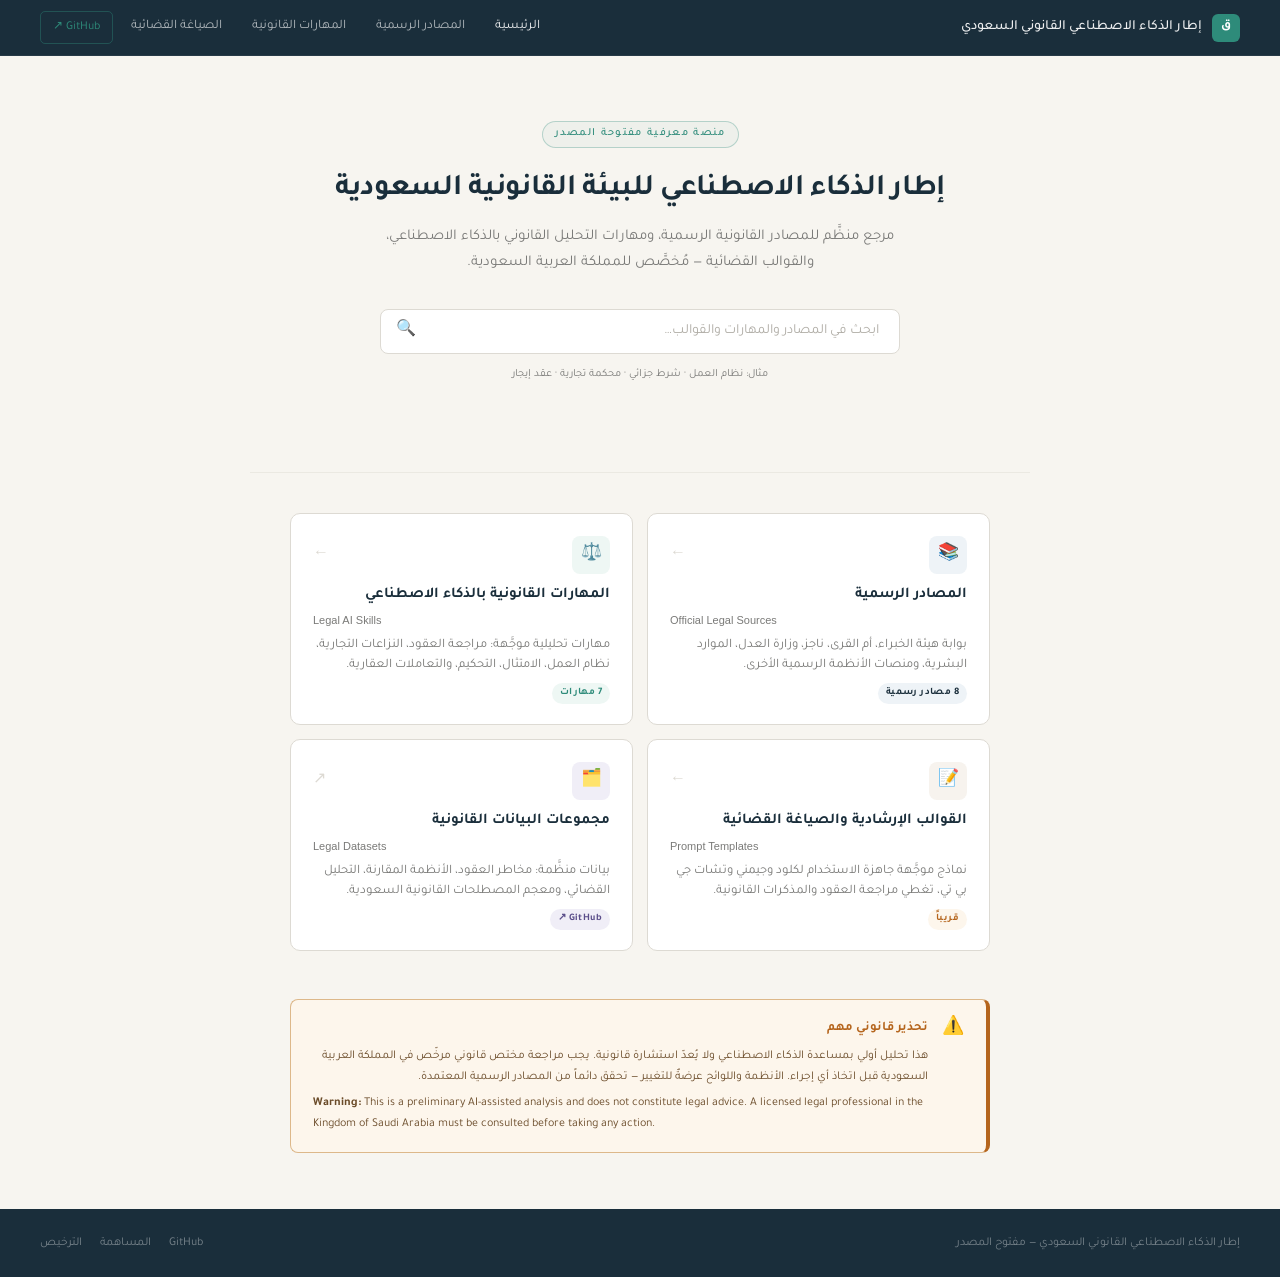
==== docs/index.html @ a987ad7c "feat: add docs/index.html — Arabic-first GitHub Pages homepage" ====
<!DOCTYPE html>
<html lang="ar" dir="rtl">
<head>
  <meta charset="UTF-8" />
  <meta name="viewport" content="width=device-width, initial-scale=1.0" />
  <meta name="description" content="إطار الذكاء الاصطناعي للبيئة القانونية السعودية — مرجع منظَّم للمصادر القانونية الرسمية ومهارات التحليل القانوني." />
  <title>إطار الذكاء الاصطناعي القانوني السعودي</title>
  <link rel="stylesheet" href="styles.css" />
  <script src="search.js" defer></script>
</head>
<body data-page="home">

  <!-- ── Topbar ── -->
  <header class="topbar">
    <div class="topbar-brand">
      <div class="brand-dot" aria-hidden="true">ق</div>
      <span class="brand-name">إطار الذكاء الاصطناعي القانوني السعودي</span>
    </div>
    <nav class="topbar-nav" aria-label="التنقل الرئيسي">
      <a href="index.html"     data-nav="home">الرئيسية</a>
      <a href="sources.html"   data-nav="sources">المصادر الرسمية</a>
      <a href="skills.html"    data-nav="skills">المهارات القانونية</a>
      <a href="templates.html" data-nav="templates">الصياغة القضائية</a>
      <a href="https://github.com/Samix2026/saudi-legal-ai-framework"
         target="_blank" rel="noopener" class="nav-cta">GitHub ↗</a>
    </nav>
  </header>

  <!-- ── Hero ── -->
  <section class="hero">
    <span class="hero-eyebrow">منصة معرفية مفتوحة المصدر</span>
    <h1 class="hero-title">إطار الذكاء الاصطناعي للبيئة القانونية السعودية</h1>
    <p class="hero-subtitle">
      مرجع منظَّم للمصادر القانونية الرسمية، ومهارات التحليل القانوني بالذكاء الاصطناعي،
      والقوالب القضائية — مُخصَّص للمملكة العربية السعودية.
    </p>

    <!-- Search -->
    <div class="search-wrap" id="search-wrap">
      <input
        class="search-input"
        id="search-input"
        type="search"
        placeholder="ابحث في المصادر والمهارات والقوالب…"
        autocomplete="off"
        aria-label="بحث في المنصة"
        aria-expanded="false"
        aria-controls="search-dropdown"
      />
      <span class="search-icon" aria-hidden="true">🔍</span>
      <div class="search-dropdown" id="search-dropdown" role="listbox"
           aria-label="نتائج البحث"></div>
    </div>
    <p class="search-hint">مثال: نظام العمل · شرط جزائي · محكمة تجارية · عقد إيجار</p>
  </section>

  <div class="section-divider" role="separator"></div>

  <!-- ── Navigation cards ── -->
  <section class="cards-section" aria-label="أقسام المنصة">
    <div class="cards-grid">

      <a class="nav-card" href="sources.html">
        <div class="card-header">
          <div class="card-icon" style="background:#eef3f7;" aria-hidden="true">📚</div>
          <span class="card-arrow" aria-hidden="true">←</span>
        </div>
        <div class="card-body">
          <div class="card-title">المصادر الرسمية</div>
          <span class="card-title-en" dir="ltr">Official Legal Sources</span>
          <p class="card-desc">
            بوابة هيئة الخبراء، أم القرى، ناجز، وزارة العدل، الموارد البشرية،
            ومنصات الأنظمة الرسمية الأخرى.
          </p>
          <span class="card-tag" style="background:#eef3f7; color:#1a2e3b;">8 مصادر رسمية</span>
        </div>
      </a>

      <a class="nav-card" href="skills.html">
        <div class="card-header">
          <div class="card-icon" style="background:#eef7f4;" aria-hidden="true">⚖️</div>
          <span class="card-arrow" aria-hidden="true">←</span>
        </div>
        <div class="card-body">
          <div class="card-title">المهارات القانونية بالذكاء الاصطناعي</div>
          <span class="card-title-en" dir="ltr">Legal AI Skills</span>
          <p class="card-desc">
            مهارات تحليلية موجَّهة: مراجعة العقود، النزاعات التجارية،
            نظام العمل، الامتثال، التحكيم، والتعاملات العقارية.
          </p>
          <span class="card-tag" style="background:#eef7f4; color:#2e8b7a;">7 مهارات</span>
        </div>
      </a>

      <a class="nav-card" href="templates.html">
        <div class="card-header">
          <div class="card-icon" style="background:#f7f3ee;" aria-hidden="true">📝</div>
          <span class="card-arrow" aria-hidden="true">←</span>
        </div>
        <div class="card-body">
          <div class="card-title">القوالب الإرشادية والصياغة القضائية</div>
          <span class="card-title-en" dir="ltr">Prompt Templates</span>
          <p class="card-desc">
            نماذج موجَّهة جاهزة الاستخدام لكلود وجيمني وتشات جي بي تي،
            تغطي مراجعة العقود والمذكرات القانونية.
          </p>
          <span class="card-tag" style="background:#fdf6ec; color:#b5651d;">قريباً</span>
        </div>
      </a>

      <a class="nav-card"
         href="https://github.com/Samix2026/saudi-legal-ai-framework/tree/main/datasets"
         target="_blank" rel="noopener">
        <div class="card-header">
          <div class="card-icon" style="background:#f0eef7;" aria-hidden="true">🗂️</div>
          <span class="card-arrow" aria-hidden="true">↗</span>
        </div>
        <div class="card-body">
          <div class="card-title">مجموعات البيانات القانونية</div>
          <span class="card-title-en" dir="ltr">Legal Datasets</span>
          <p class="card-desc">
            بيانات منظَّمة: مخاطر العقود، الأنظمة المقارنة،
            التحليل القضائي، ومعجم المصطلحات القانونية السعودية.
          </p>
          <span class="card-tag" style="background:#f0eef7; color:#5b4e8a;">GitHub ↗</span>
        </div>
      </a>

    </div>
  </section>

  <!-- ── Disclaimer ── -->
  <section class="disclaimer-section" aria-label="تحذير قانوني">
    <div class="disclaimer-box" role="note">
      <span class="disc-icon" aria-hidden="true">⚠️</span>
      <div>
        <div class="disc-title">تحذير قانوني مهم</div>
        <p class="disc-body-ar">
          هذا تحليل أولي بمساعدة الذكاء الاصطناعي ولا يُعدّ استشارة قانونية.
          يجب مراجعة مختص قانوني مرخّص في المملكة العربية السعودية قبل اتخاذ أي إجراء.
          الأنظمة واللوائح عرضةٌ للتغيير — تحقق دائماً من المصادر الرسمية المعتمدة.
        </p>
        <p class="disc-body-en" dir="ltr">
          <strong>Warning:</strong> This is a preliminary AI-assisted analysis and does not
          constitute legal advice. A licensed legal professional in the Kingdom of Saudi Arabia
          must be consulted before taking any action.
        </p>
      </div>
    </div>
  </section>

  <!-- ── Footer ── -->
  <footer class="footer">
    <span class="footer-text">إطار الذكاء الاصطناعي القانوني السعودي — مفتوح المصدر</span>
    <nav class="footer-links" aria-label="روابط ثانوية">
      <a href="https://github.com/Samix2026/saudi-legal-ai-framework"
         target="_blank" rel="noopener">GitHub</a>
      <a href="https://github.com/Samix2026/saudi-legal-ai-framework/blob/main/CONTRIBUTING.md"
         target="_blank" rel="noopener">المساهمة</a>
      <a href="https://github.com/Samix2026/saudi-legal-ai-framework/blob/main/LICENSE"
         target="_blank" rel="noopener">الترخيص</a>
    </nav>
  </footer>

</body>
</html>
---- docs/styles.css ----
@import url('https://fonts.googleapis.com/css2?family=Tajawal:wght@300;400;500;700&display=swap');

/* ── CSS Custom Properties ──────────────────────────────── */
:root {
  --navy:          #1a2e3b;
  --navy-mid:      #2c4a5a;
  --cream:         #f7f5f0;
  --cream-dark:    #eceae3;
  --border:        #dddad3;
  --border-light:  #ebe9e2;
  --text:          #1a1a1a;
  --text-mid:      #3a3a3a;
  --text-muted:    #7a7a78;
  --teal:          #2e8b7a;
  --amber:         #b5651d;
  --amber-bg:      #fdf6ec;
  --amber-border:  #ddb88a;
  --white:         #ffffff;
  --max-width:     780px;
  --page-padding:  40px;
}

/* ── Reset + RTL defaults ───────────────────────────────── */
*, *::before, *::after {
  box-sizing: border-box;
  margin: 0;
  padding: 0;
}

html, body {
  font-family: 'Tajawal', 'Segoe UI', Tahoma, Arial, sans-serif;
  background: var(--cream);
  color: var(--text);
  font-size: 16px;
  line-height: 1.7;
  text-align: right;
}

a { color: inherit; text-decoration: none; }

/* ── Topbar ─────────────────────────────────────────────── */
.topbar {
  background: var(--navy);
  padding: 0 var(--page-padding);
  display: flex;
  align-items: center;
  justify-content: space-between;
  height: 56px;
  border-bottom: 1px solid rgba(255, 255, 255, .06);
}

.topbar-brand {
  display: flex;
  align-items: center;
  gap: 10px;
  color: #fff;
}

.brand-dot {
  width: 28px;
  height: 28px;
  border-radius: 6px;
  background: var(--teal);
  display: flex;
  align-items: center;
  justify-content: center;
  font-size: 13px;
  font-weight: 700;
  color: #fff;
  flex-shrink: 0;
}

.brand-name {
  font-size: 14px;
  font-weight: 500;
  color: rgba(255, 255, 255, .92);
  letter-spacing: .01em;
}

.topbar-nav {
  display: flex;
  gap: 6px;
  align-items: center;
}

.topbar-nav a {
  color: rgba(255, 255, 255, .65);
  font-size: 13px;
  padding: 5px 12px;
  border-radius: 5px;
  transition: color .15s, background .15s;
}

.topbar-nav a:hover {
  color: #fff;
  background: rgba(255, 255, 255, .08);
}

/* Active nav state — controlled by data-page on <body> and data-nav on <a> */
body[data-page="home"]      [data-nav="home"],
body[data-page="sources"]   [data-nav="sources"],
body[data-page="skills"]    [data-nav="skills"],
body[data-page="templates"] [data-nav="templates"] {
  color: rgba(255, 255, 255, .92);
}

.nav-cta {
  color: var(--teal) !important;
  border: 1px solid rgba(46, 139, 122, .4);
  font-size: 12px !important;
}

.nav-cta:hover {
  background: rgba(46, 139, 122, .12) !important;
  color: var(--teal) !important;
}

/* ── Hero ───────────────────────────────────────────────── */
.hero {
  padding: 64px var(--page-padding) 52px;
  max-width: var(--max-width);
  margin: 0 auto;
  text-align: center;
}

.hero-eyebrow {
  display: inline-block;
  font-size: 11px;
  font-weight: 500;
  letter-spacing: .12em;
  text-transform: uppercase;
  color: var(--teal);
  border: 1px solid rgba(46, 139, 122, .3);
  padding: 3px 12px;
  border-radius: 20px;
  margin-bottom: 22px;
  background: rgba(46, 139, 122, .04);
}

.hero-title {
  font-size: 30px;
  font-weight: 700;
  color: var(--navy);
  line-height: 1.35;
  margin-bottom: 14px;
  letter-spacing: -.01em;
}

.hero-subtitle {
  font-size: 15px;
  color: var(--text-muted);
  font-weight: 400;
  max-width: 560px;
  margin: 0 auto 32px;
  line-height: 1.75;
}

/* ── Search ─────────────────────────────────────────────── */
.search-wrap {
  max-width: 520px;
  margin: 0 auto 12px;
  position: relative;
}

.search-input {
  width: 100%;
  padding: 13px 20px 13px 52px;
  border: 1.5px solid var(--border);
  border-radius: 8px;
  background: var(--white);
  font-family: inherit;
  font-size: 14px;
  color: var(--text);
  outline: none;
  transition: border-color .2s, box-shadow .2s;
  direction: rtl;
  text-align: right;
}

.search-input:focus {
  border-color: var(--navy-mid);
  box-shadow: 0 0 0 3px rgba(44, 74, 90, .08);
}

.search-input::placeholder { color: #b0ada6; }

.search-icon {
  position: absolute;
  left: 16px;
  top: 50%;
  transform: translateY(-50%);
  color: #9a9890;
  font-size: 16px;
  pointer-events: none;
  line-height: 1;
}

.search-hint {
  font-size: 11px;
  color: var(--text-muted);
  margin-top: 7px;
  text-align: center;
  margin-bottom: 36px;
}

/* ── Search dropdown ────────────────────────────────────── */
.search-dropdown {
  position: absolute;
  top: calc(100% + 4px);
  right: 0;
  left: 0;
  background: var(--white);
  border: 1px solid var(--border);
  border-radius: 8px;
  box-shadow: 0 4px 16px rgba(26, 46, 59, .10);
  z-index: 100;
  overflow: hidden;
  display: none;
}

.search-dropdown.visible { display: block; }

.search-result {
  display: flex;
  align-items: center;
  gap: 10px;
  padding: 10px 16px;
  cursor: pointer;
  transition: background .1s;
  border-bottom: 1px solid var(--border-light);
  text-align: right;
}

.search-result:last-child { border-bottom: none; }
.search-result:hover { background: var(--cream); }

.result-type {
  font-size: 9px;
  font-weight: 700;
  padding: 2px 7px;
  border-radius: 20px;
  letter-spacing: .06em;
  white-space: nowrap;
  flex-shrink: 0;
}

.result-type-skill   { background: #eef7f4; color: var(--teal); }
.result-type-source  { background: #eef3f7; color: var(--navy); }
.result-type-prompt  { background: #fdf6ec; color: var(--amber); }

.result-text { flex: 1; min-width: 0; }

.result-title-ar {
  font-size: 13px;
  font-weight: 500;
  color: var(--text);
  white-space: nowrap;
  overflow: hidden;
  text-overflow: ellipsis;
  display: block;
}

.result-title-en {
  font-size: 11px;
  color: var(--text-muted);
  font-family: 'Segoe UI', sans-serif;
  direction: ltr;
  display: block;
  white-space: nowrap;
  overflow: hidden;
  text-overflow: ellipsis;
}

.search-no-result {
  padding: 14px 16px;
  font-size: 13px;
  color: var(--text-muted);
  text-align: center;
}

.search-no-result a { color: var(--teal); text-decoration: underline; }

/* ── Section divider ────────────────────────────────────── */
.section-divider {
  max-width: var(--max-width);
  margin: 0 auto;
  padding: 0 var(--page-padding);
  border-bottom: 1px solid var(--border-light);
}

/* ── Nav cards ──────────────────────────────────────────── */
.cards-section {
  max-width: var(--max-width);
  margin: 0 auto;
  padding: 40px var(--page-padding) 48px;
}

.cards-grid {
  display: grid;
  grid-template-columns: 1fr 1fr;
  gap: 14px;
}

.nav-card {
  background: var(--white);
  border: 1px solid var(--border);
  border-radius: 10px;
  padding: 22px 22px 18px;
  display: flex;
  flex-direction: column;
  gap: 8px;
  transition: border-color .2s, box-shadow .2s, transform .15s;
}

.nav-card:hover {
  border-color: var(--navy-mid);
  box-shadow: 0 4px 16px rgba(26, 46, 59, .08);
  transform: translateY(-1px);
}

.card-header {
  display: flex;
  align-items: flex-start;
  justify-content: space-between;
  gap: 10px;
}

.card-icon {
  width: 38px;
  height: 38px;
  border-radius: 8px;
  display: flex;
  align-items: center;
  justify-content: center;
  font-size: 17px;
  flex-shrink: 0;
}

.card-arrow {
  font-size: 16px;
  color: var(--border);
  margin-top: 2px;
  transition: color .15s;
  font-family: 'Segoe UI', sans-serif;
}

.nav-card:hover .card-arrow { color: var(--navy-mid); }

.card-title {
  font-size: 15px;
  font-weight: 700;
  color: var(--navy);
  margin-bottom: 3px;
}

.card-title-en {
  font-size: 11px;
  font-weight: 400;
  color: var(--text-muted);
  display: block;
  margin-bottom: 6px;
  font-family: 'Segoe UI', sans-serif;
  direction: ltr;
  text-align: left;
}

.card-desc {
  font-size: 13px;
  color: var(--text-muted);
  line-height: 1.6;
}

.card-tag {
  display: inline-block;
  margin-top: 6px;
  font-size: 10px;
  font-weight: 600;
  padding: 2px 8px;
  border-radius: 20px;
  letter-spacing: .04em;
}

/* ── Disclaimer ─────────────────────────────────────────── */
.disclaimer-section {
  max-width: var(--max-width);
  margin: 0 auto;
  padding: 0 var(--page-padding) 56px;
}

.disclaimer-box {
  background: var(--amber-bg);
  border: 1px solid var(--amber-border);
  border-inline-start: 4px solid var(--amber);
  border-radius: 8px;
  padding: 18px 22px;
  display: flex;
  gap: 14px;
  align-items: flex-start;
}

.disc-icon {
  font-size: 18px;
  flex-shrink: 0;
  margin-top: 1px;
  line-height: 1;
}

.disc-title {
  font-size: 13px;
  font-weight: 700;
  color: var(--amber);
  margin-bottom: 6px;
}

.disc-body-ar {
  font-size: 12px;
  color: #6b4c2a;
  line-height: 1.7;
  margin-bottom: 6px;
}

.disc-body-en {
  font-size: 12px;
  color: #6b4c2a;
  line-height: 1.7;
  direction: ltr;
  text-align: left;
}

/* ── Footer ─────────────────────────────────────────────── */
.footer {
  background: var(--navy);
  padding: 24px var(--page-padding);
  display: flex;
  justify-content: space-between;
  align-items: center;
}

.footer-text {
  font-size: 12px;
  color: rgba(255, 255, 255, .4);
}

.footer-links {
  display: flex;
  gap: 18px;
}

.footer-links a {
  font-size: 12px;
  color: rgba(255, 255, 255, .4);
  transition: color .15s;
}

.footer-links a:hover { color: rgba(255, 255, 255, .7); }

/* ── Mobile ─────────────────────────────────────────────── */
@media (max-width: 768px) {
  .cards-grid { grid-template-columns: 1fr; }
  .hero { padding: 40px var(--page-padding) 36px; }
}

@media (max-width: 600px) {
  :root { --page-padding: 20px; }

  /* Hide all nav links except the GitHub CTA on mobile */
  .topbar-nav a:not(.nav-cta) { display: none; }

  .hero-title    { font-size: 22px; }
  .hero-subtitle { font-size: 14px; }
  .cards-section { padding-top: 28px; }
  .nav-card      { padding: 16px; }
  .card-title    { font-size: 14px; }

  .disclaimer-box { flex-direction: column; gap: 8px; }

  .footer        { flex-direction: column; gap: 12px; text-align: center; }
  .footer-links  { justify-content: center; }
}
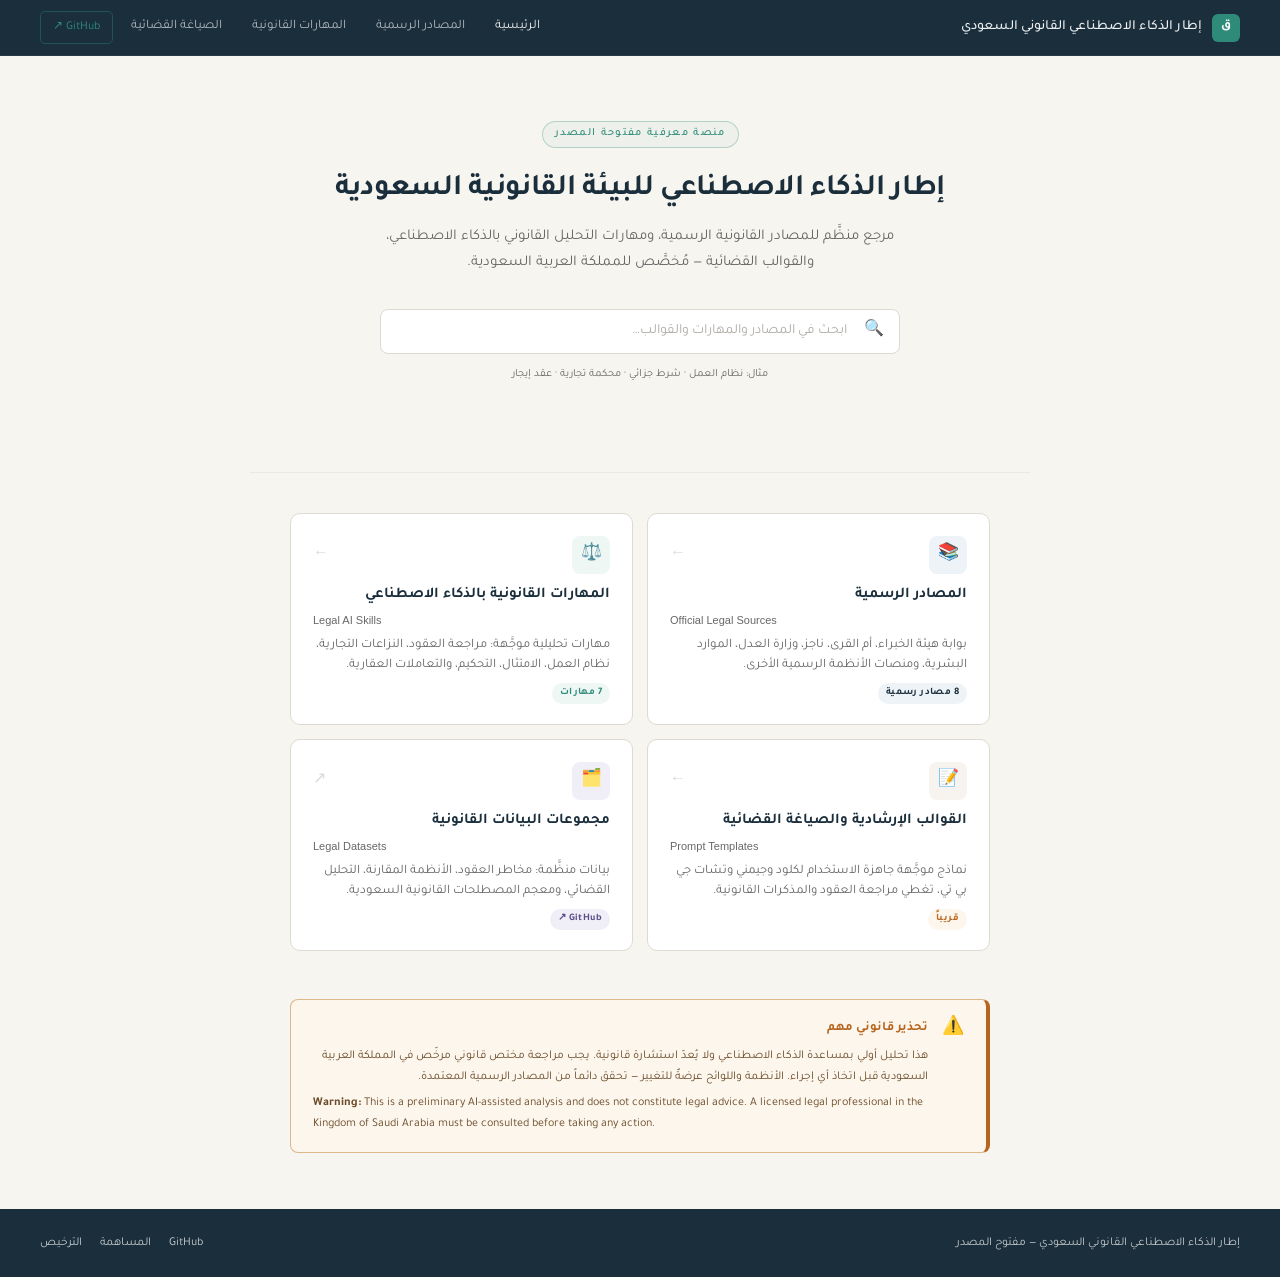
==== commit 4629844e: "fix: accessibility and standards cleanup pass (C1–C5, R3–R5, R8, P5) - C1: RTL search icon — move to" ====
--- a/docs/index.html
+++ b/docs/index.html
@@ -4,11 +4,18 @@
   <meta charset="UTF-8" />
   <meta name="viewport" content="width=device-width, initial-scale=1.0" />
   <meta name="description" content="إطار الذكاء الاصطناعي للبيئة القانونية السعودية — مرجع منظَّم للمصادر القانونية الرسمية ومهارات التحليل القانوني." />
+  <meta name="theme-color" content="#1a2e3b" />
   <title>إطار الذكاء الاصطناعي القانوني السعودي</title>
+  <link rel="preconnect" href="https://fonts.googleapis.com" />
+  <link rel="preconnect" href="https://fonts.gstatic.com" crossorigin />
+  <link href="https://fonts.googleapis.com/css2?family=Tajawal:wght@300;400;500;700&display=swap"
+        rel="stylesheet" />
   <link rel="stylesheet" href="styles.css" />
   <script src="search.js" defer></script>
 </head>
 <body data-page="home">
+
+  <a href="#main-content" class="skip-link">تخطّ إلى المحتوى الرئيسي</a>
 
   <!-- ── Topbar ── -->
   <header class="topbar">
@@ -22,9 +29,11 @@
       <a href="skills.html"    data-nav="skills">المهارات القانونية</a>
       <a href="templates.html" data-nav="templates">الصياغة القضائية</a>
       <a href="https://github.com/Samix2026/saudi-legal-ai-framework"
-         target="_blank" rel="noopener" class="nav-cta">GitHub ↗</a>
+         target="_blank" rel="noopener noreferrer" class="nav-cta">GitHub ↗</a>
     </nav>
   </header>
+
+  <main id="main-content">
 
   <!-- ── Hero ── -->
   <section class="hero">
@@ -54,7 +63,7 @@
     <p class="search-hint">مثال: نظام العمل · شرط جزائي · محكمة تجارية · عقد إيجار</p>
   </section>
 
-  <div class="section-divider" role="separator"></div>
+  <hr class="section-divider" />
 
   <!-- ── Navigation cards ── -->
   <section class="cards-section" aria-label="أقسام المنصة">
@@ -66,7 +75,7 @@
           <span class="card-arrow" aria-hidden="true">←</span>
         </div>
         <div class="card-body">
-          <div class="card-title">المصادر الرسمية</div>
+          <h2 class="card-title">المصادر الرسمية</h2>
           <span class="card-title-en" dir="ltr">Official Legal Sources</span>
           <p class="card-desc">
             بوابة هيئة الخبراء، أم القرى، ناجز، وزارة العدل، الموارد البشرية،
@@ -82,7 +91,7 @@
           <span class="card-arrow" aria-hidden="true">←</span>
         </div>
         <div class="card-body">
-          <div class="card-title">المهارات القانونية بالذكاء الاصطناعي</div>
+          <h2 class="card-title">المهارات القانونية بالذكاء الاصطناعي</h2>
           <span class="card-title-en" dir="ltr">Legal AI Skills</span>
           <p class="card-desc">
             مهارات تحليلية موجَّهة: مراجعة العقود، النزاعات التجارية،
@@ -98,7 +107,7 @@
           <span class="card-arrow" aria-hidden="true">←</span>
         </div>
         <div class="card-body">
-          <div class="card-title">القوالب الإرشادية والصياغة القضائية</div>
+          <h2 class="card-title">القوالب الإرشادية والصياغة القضائية</h2>
           <span class="card-title-en" dir="ltr">Prompt Templates</span>
           <p class="card-desc">
             نماذج موجَّهة جاهزة الاستخدام لكلود وجيمني وتشات جي بي تي،
@@ -110,13 +119,13 @@
 
       <a class="nav-card"
          href="https://github.com/Samix2026/saudi-legal-ai-framework/tree/main/datasets"
-         target="_blank" rel="noopener">
+         target="_blank" rel="noopener noreferrer">
         <div class="card-header">
           <div class="card-icon" style="background:#f0eef7;" aria-hidden="true">🗂️</div>
           <span class="card-arrow" aria-hidden="true">↗</span>
         </div>
         <div class="card-body">
-          <div class="card-title">مجموعات البيانات القانونية</div>
+          <h2 class="card-title">مجموعات البيانات القانونية</h2>
           <span class="card-title-en" dir="ltr">Legal Datasets</span>
           <p class="card-desc">
             بيانات منظَّمة: مخاطر العقود، الأنظمة المقارنة،
@@ -149,16 +158,18 @@
     </div>
   </section>
 
+  </main>
+
   <!-- ── Footer ── -->
   <footer class="footer">
     <span class="footer-text">إطار الذكاء الاصطناعي القانوني السعودي — مفتوح المصدر</span>
     <nav class="footer-links" aria-label="روابط ثانوية">
       <a href="https://github.com/Samix2026/saudi-legal-ai-framework"
-         target="_blank" rel="noopener">GitHub</a>
+         target="_blank" rel="noopener noreferrer">GitHub</a>
       <a href="https://github.com/Samix2026/saudi-legal-ai-framework/blob/main/CONTRIBUTING.md"
-         target="_blank" rel="noopener">المساهمة</a>
+         target="_blank" rel="noopener noreferrer">المساهمة</a>
       <a href="https://github.com/Samix2026/saudi-legal-ai-framework/blob/main/LICENSE"
-         target="_blank" rel="noopener">الترخيص</a>
+         target="_blank" rel="noopener noreferrer">الترخيص</a>
     </nav>
   </footer>
 
--- a/docs/styles.css
+++ b/docs/styles.css
@@ -1,5 +1,3 @@
-@import url('https://fonts.googleapis.com/css2?family=Tajawal:wght@300;400;500;700&display=swap');
-
 /* ── CSS Custom Properties ──────────────────────────────── */
 :root {
   --navy:          #1a2e3b;
@@ -10,7 +8,7 @@
   --border-light:  #ebe9e2;
   --text:          #1a1a1a;
   --text-mid:      #3a3a3a;
-  --text-muted:    #7a7a78;
+  --text-muted:    #696766;
   --teal:          #2e8b7a;
   --amber:         #b5651d;
   --amber-bg:      #fdf6ec;
@@ -27,6 +25,12 @@
   padding: 0;
 }
 
+h1, h2, h3, h4, h5, h6 {
+  font-size: inherit;
+  font-weight: inherit;
+  margin: 0;
+}
+
 html, body {
   font-family: 'Tajawal', 'Segoe UI', Tahoma, Arial, sans-serif;
   background: var(--cream);
@@ -37,6 +41,37 @@
 }
 
 a { color: inherit; text-decoration: none; }
+
+/* ── Skip link (keyboard a11y) ──────────────────────────── */
+.skip-link {
+  position: absolute;
+  inset-inline-start: -9999px;
+  inset-block-start: 8px;
+  background: var(--navy);
+  color: #fff;
+  padding: 8px 16px;
+  border-radius: 4px;
+  font-size: 14px;
+  font-weight: 500;
+  z-index: 200;
+  text-decoration: none;
+}
+
+.skip-link:focus {
+  inset-inline-start: 8px;
+}
+
+/* ── Focus styles ───────────────────────────────────────── */
+:focus-visible {
+  outline: 2px solid var(--teal);
+  outline-offset: 2px;
+  border-radius: 3px;
+}
+
+/* Search input has its own box-shadow focus style */
+.search-input:focus-visible {
+  outline: none;
+}
 
 /* ── Topbar ─────────────────────────────────────────────── */
 .topbar {
@@ -164,7 +199,7 @@
 
 .search-input {
   width: 100%;
-  padding: 13px 20px 13px 52px;
+  padding: 13px 52px 13px 20px;
   border: 1.5px solid var(--border);
   border-radius: 8px;
   background: var(--white);
@@ -186,7 +221,7 @@
 
 .search-icon {
   position: absolute;
-  left: 16px;
+  inset-inline-start: 16px;
   top: 50%;
   transform: translateY(-50%);
   color: #9a9890;
@@ -285,6 +320,7 @@
   max-width: var(--max-width);
   margin: 0 auto;
   padding: 0 var(--page-padding);
+  border: none;
   border-bottom: 1px solid var(--border-light);
 }
 
@@ -438,7 +474,7 @@
 
 .footer-text {
   font-size: 12px;
-  color: rgba(255, 255, 255, .4);
+  color: rgba(255, 255, 255, .75);
 }
 
 .footer-links {
@@ -448,11 +484,11 @@
 
 .footer-links a {
   font-size: 12px;
-  color: rgba(255, 255, 255, .4);
+  color: rgba(255, 255, 255, .75);
   transition: color .15s;
 }
 
-.footer-links a:hover { color: rgba(255, 255, 255, .7); }
+.footer-links a:hover { color: #fff; }
 
 /* ── Mobile ─────────────────────────────────────────────── */
 @media (max-width: 768px) {
@@ -477,3 +513,8 @@
   .footer        { flex-direction: column; gap: 12px; text-align: center; }
   .footer-links  { justify-content: center; }
 }
+
+/* ── Reduced motion ─────────────────────────────────────── */
+@media (prefers-reduced-motion: reduce) {
+  .nav-card { transition: none; }
+}
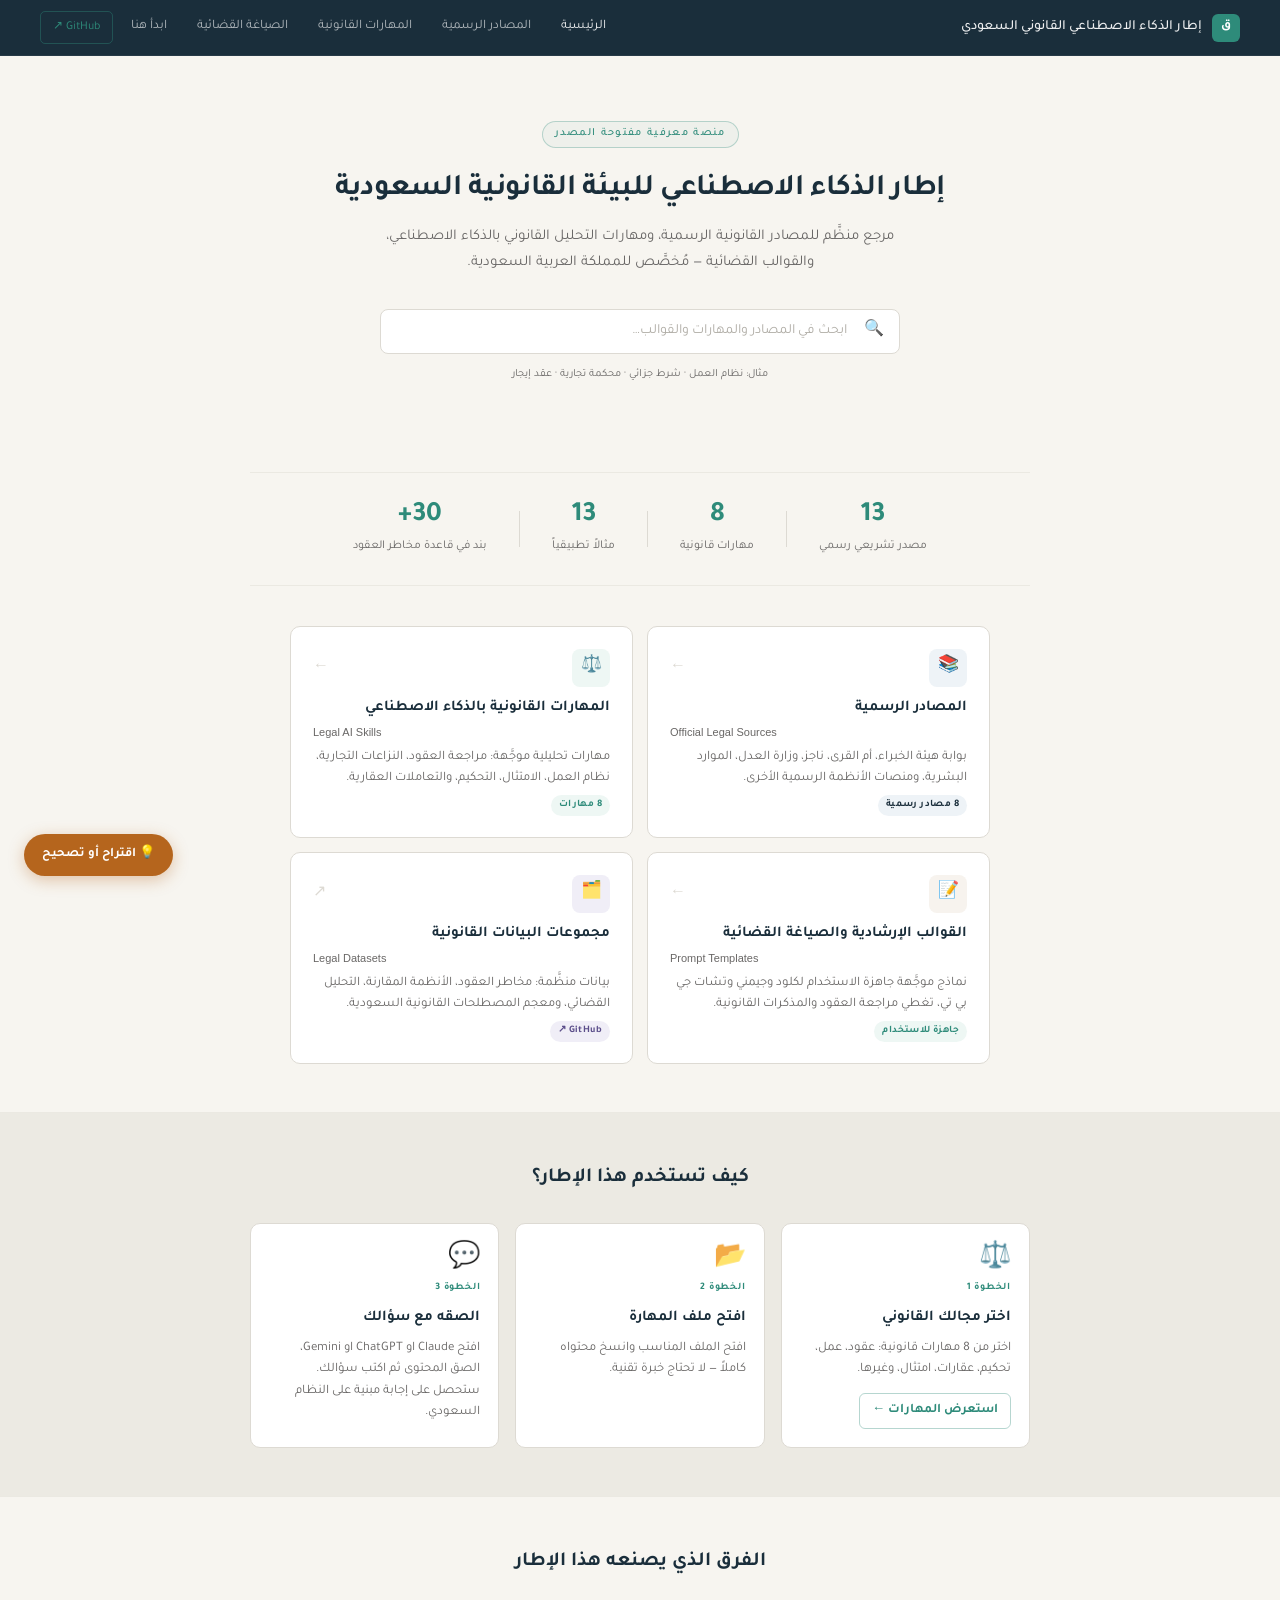
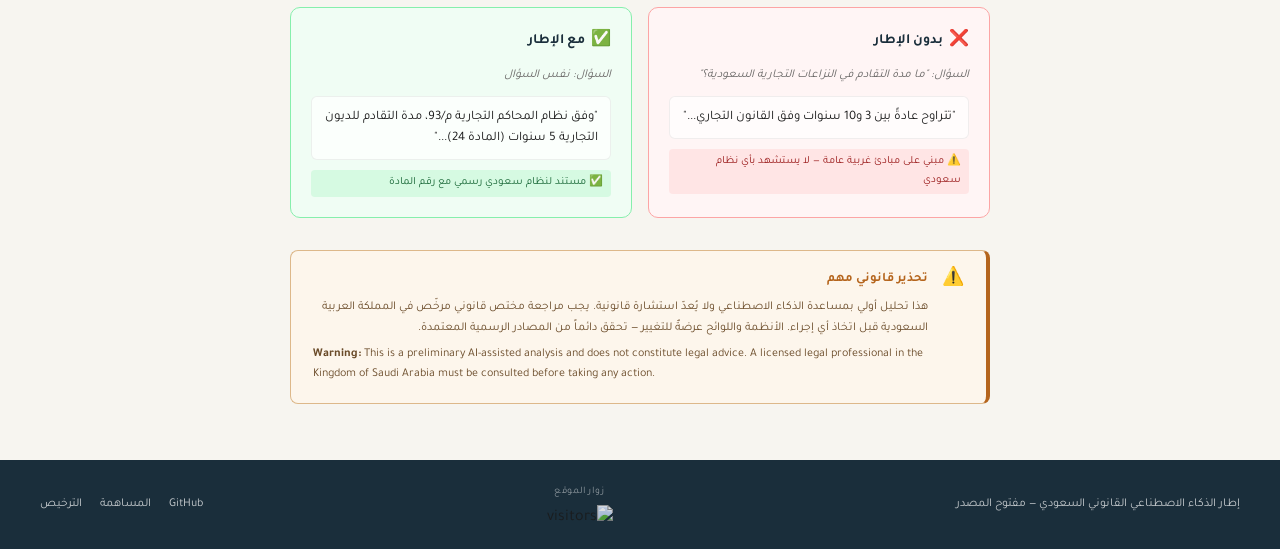
==== commit fd998128: "feat: how-to guide, stats bar, before/after, suggestion button, start page, visitor counter * feat: " ====
--- a/docs/index.html
+++ b/docs/index.html
@@ -28,6 +28,7 @@
       <a href="sources.html"   data-nav="sources">المصادر الرسمية</a>
       <a href="skills.html"    data-nav="skills">المهارات القانونية</a>
       <a href="templates.html" data-nav="templates">الصياغة القضائية</a>
+      <a href="start.html"     data-nav="start">ابدأ هنا</a>
       <a href="https://github.com/Samix2026/saudi-legal-ai-framework"
          target="_blank" rel="noopener noreferrer" class="nav-cta">GitHub ↗</a>
     </nav>
@@ -65,11 +66,36 @@
 
   <hr class="section-divider" />
 
+  <!-- ── Stats bar ── -->
+  <section class="stats-bar" aria-label="إحصائيات المنصة">
+    <div class="stat-item">
+      <span class="stat-number">13</span>
+      <span class="stat-label">مصدر تشريعي رسمي</span>
+    </div>
+    <div class="stat-divider" aria-hidden="true"></div>
+    <div class="stat-item">
+      <span class="stat-number">8</span>
+      <span class="stat-label">مهارات قانونية</span>
+    </div>
+    <div class="stat-divider" aria-hidden="true"></div>
+    <div class="stat-item">
+      <span class="stat-number">13</span>
+      <span class="stat-label">مثالاً تطبيقياً</span>
+    </div>
+    <div class="stat-divider" aria-hidden="true"></div>
+    <div class="stat-item">
+      <span class="stat-number">30+</span>
+      <span class="stat-label">بند في قاعدة مخاطر العقود</span>
+    </div>
+  </section>
+
+  <hr class="section-divider" />
+
   <!-- ── Navigation cards ── -->
   <section class="cards-section" aria-label="أقسام المنصة">
     <div class="cards-grid">
 
-      <a class="nav-card" href="sources.html">
+      <a class="nav-card" href="sources.html" id="sources">
         <div class="card-header">
           <div class="card-icon" style="background:#eef3f7;" aria-hidden="true">📚</div>
           <span class="card-arrow" aria-hidden="true">←</span>
@@ -85,7 +111,7 @@
         </div>
       </a>
 
-      <a class="nav-card" href="skills.html">
+      <a class="nav-card" href="skills.html" id="skills">
         <div class="card-header">
           <div class="card-icon" style="background:#eef7f4;" aria-hidden="true">⚖️</div>
           <span class="card-arrow" aria-hidden="true">←</span>
@@ -97,11 +123,11 @@
             مهارات تحليلية موجَّهة: مراجعة العقود، النزاعات التجارية،
             نظام العمل، الامتثال، التحكيم، والتعاملات العقارية.
           </p>
-          <span class="card-tag" style="background:#eef7f4; color:#2e8b7a;">7 مهارات</span>
-        </div>
-      </a>
-
-      <a class="nav-card" href="templates.html">
+          <span class="card-tag" style="background:#eef7f4; color:#2e8b7a;">8 مهارات</span>
+        </div>
+      </a>
+
+      <a class="nav-card" href="templates.html" id="templates">
         <div class="card-header">
           <div class="card-icon" style="background:#f7f3ee;" aria-hidden="true">📝</div>
           <span class="card-arrow" aria-hidden="true">←</span>
@@ -113,7 +139,7 @@
             نماذج موجَّهة جاهزة الاستخدام لكلود وجيمني وتشات جي بي تي،
             تغطي مراجعة العقود والمذكرات القانونية.
           </p>
-          <span class="card-tag" style="background:#fdf6ec; color:#b5651d;">قريباً</span>
+          <span class="card-tag" style="background:#eef7f4; color:#2e8b7a;">جاهزة للاستخدام</span>
         </div>
       </a>
 
@@ -135,6 +161,70 @@
         </div>
       </a>
 
+    </div>
+  </section>
+
+  <!-- ── How-to section ── -->
+  <section class="how-to-section" aria-label="كيف تستخدم هذا الإطار">
+    <div class="how-to-inner">
+      <h2 class="section-heading">كيف تستخدم هذا الإطار؟</h2>
+      <div class="steps-grid">
+
+        <div class="step-card">
+          <div class="step-icon" aria-hidden="true">⚖️</div>
+          <div class="step-number">الخطوة 1</div>
+          <h3 class="step-title">اختر مجالك القانوني</h3>
+          <p class="step-desc">اختر من 8 مهارات قانونية: عقود، عمل، تحكيم، عقارات، امتثال، وغيرها.</p>
+          <a class="step-btn" href="skills.html">استعرض المهارات ←</a>
+        </div>
+
+        <div class="step-card">
+          <div class="step-icon" aria-hidden="true">📂</div>
+          <div class="step-number">الخطوة 2</div>
+          <h3 class="step-title">افتح ملف المهارة</h3>
+          <p class="step-desc">افتح الملف المناسب وانسخ محتواه كاملاً — لا تحتاج خبرة تقنية.</p>
+        </div>
+
+        <div class="step-card">
+          <div class="step-icon" aria-hidden="true">💬</div>
+          <div class="step-number">الخطوة 3</div>
+          <h3 class="step-title">الصقه مع سؤالك</h3>
+          <p class="step-desc">افتح Claude او ChatGPT او Gemini، الصق المحتوى ثم اكتب سؤالك. ستحصل على إجابة مبنية على النظام السعودي.</p>
+        </div>
+
+      </div>
+    </div>
+  </section>
+
+  <!-- ── Before/After comparison ── -->
+  <section class="comparison-section" aria-label="مقارنة: مع وبدون الإطار">
+    <div class="comparison-inner">
+      <h2 class="section-heading">الفرق الذي يصنعه هذا الإطار</h2>
+      <div class="comparison-grid">
+
+        <div class="comparison-box comparison-without">
+          <div class="comparison-label">
+            <span class="comparison-icon" aria-hidden="true">❌</span> بدون الإطار
+          </div>
+          <div class="comparison-q">السؤال: "ما مدة التقادم في النزاعات التجارية السعودية؟"</div>
+          <div class="comparison-a">"تتراوح عادةً بين 3 و10 سنوات وفق القانون التجاري..."</div>
+          <div class="comparison-note">
+            <span aria-hidden="true">⚠️</span> مبني على مبادئ غربية عامة — لا يستشهد بأي نظام سعودي
+          </div>
+        </div>
+
+        <div class="comparison-box comparison-with">
+          <div class="comparison-label">
+            <span class="comparison-icon" aria-hidden="true">✅</span> مع الإطار
+          </div>
+          <div class="comparison-q">السؤال: نفس السؤال</div>
+          <div class="comparison-a">"وفق نظام المحاكم التجارية م/93، مدة التقادم للديون التجارية 5 سنوات (المادة 24)..."</div>
+          <div class="comparison-note comparison-note-ok">
+            <span aria-hidden="true">✅</span> مستند لنظام سعودي رسمي مع رقم المادة
+          </div>
+        </div>
+
+      </div>
     </div>
   </section>
 
@@ -163,6 +253,11 @@
   <!-- ── Footer ── -->
   <footer class="footer">
     <span class="footer-text">إطار الذكاء الاصطناعي القانوني السعودي — مفتوح المصدر</span>
+    <div class="footer-center">
+      <span class="visitor-label">زوار الموقع</span>
+      <img src="https://visitor-badge.laobi.icu/badge?page_id=Samix2026.saudi-legal-ai-framework"
+           alt="visitors" class="visitor-badge" loading="lazy" />
+    </div>
     <nav class="footer-links" aria-label="روابط ثانوية">
       <a href="https://github.com/Samix2026/saudi-legal-ai-framework"
          target="_blank" rel="noopener noreferrer">GitHub</a>
@@ -173,5 +268,13 @@
     </nav>
   </footer>
 
+  <!-- ── Floating suggestion button ── -->
+  <a class="suggest-btn"
+     href="https://github.com/Samix2026/saudi-legal-ai-framework/issues/new?template=content-update.md&title=%D8%A7%D9%82%D8%AA%D8%B1%D8%A7%D8%AD+%D9%85%D9%86+%D8%A7%D9%84%D9%85%D9%88%D9%82%D8%B9"
+     target="_blank" rel="noopener noreferrer"
+     aria-label="اقتراح أو تصحيح">
+    💡 اقتراح أو تصحيح
+  </a>
+
 </body>
 </html>
--- a/docs/styles.css
+++ b/docs/styles.css
@@ -135,7 +135,8 @@
 body[data-page="home"]      [data-nav="home"],
 body[data-page="sources"]   [data-nav="sources"],
 body[data-page="skills"]    [data-nav="skills"],
-body[data-page="templates"] [data-nav="templates"] {
+body[data-page="templates"] [data-nav="templates"],
+body[data-page="start"]     [data-nav="start"] {
   color: rgba(255, 255, 255, .92);
 }
 
@@ -518,3 +519,344 @@
 @media (prefers-reduced-motion: reduce) {
   .nav-card { transition: none; }
 }
+
+/* ═══════════════════════════════════════════════════════════
+   NEW SECTIONS — site-improvements
+   ═══════════════════════════════════════════════════════════ */
+
+/* ── Stats bar ──────────────────────────────────────────── */
+.stats-bar {
+  max-width: var(--max-width);
+  margin: 0 auto;
+  padding: 28px var(--page-padding);
+  display: flex;
+  align-items: center;
+  justify-content: center;
+}
+
+.stat-item {
+  display: flex;
+  flex-direction: column;
+  align-items: center;
+  gap: 4px;
+  padding: 0 32px;
+  text-align: center;
+}
+
+.stat-number {
+  font-size: 28px;
+  font-weight: 700;
+  color: var(--teal);
+  line-height: 1.1;
+}
+
+.stat-label {
+  font-size: 12px;
+  color: var(--text-muted);
+  font-weight: 400;
+  white-space: nowrap;
+}
+
+.stat-divider {
+  width: 1px;
+  height: 36px;
+  background: var(--border);
+  flex-shrink: 0;
+}
+
+/* ── How-to section ─────────────────────────────────────── */
+.how-to-section {
+  background: var(--cream-dark);
+  border-top: 1px solid var(--border-light);
+  border-bottom: 1px solid var(--border-light);
+  padding: 48px var(--page-padding);
+}
+
+.how-to-inner,
+.comparison-inner {
+  max-width: var(--max-width);
+  margin: 0 auto;
+}
+
+.section-heading {
+  font-size: 20px;
+  font-weight: 700;
+  color: var(--navy);
+  margin-bottom: 28px;
+  text-align: center;
+}
+
+.steps-grid {
+  display: grid;
+  grid-template-columns: repeat(3, 1fr);
+  gap: 16px;
+}
+
+.step-card {
+  background: var(--white);
+  border: 1px solid var(--border);
+  border-radius: 10px;
+  padding: 22px 18px 18px;
+  display: flex;
+  flex-direction: column;
+  gap: 8px;
+}
+
+.step-icon {
+  font-size: 26px;
+  line-height: 1;
+}
+
+.step-number {
+  font-size: 10px;
+  font-weight: 700;
+  letter-spacing: .08em;
+  color: var(--teal);
+}
+
+.step-title {
+  font-size: 15px;
+  font-weight: 700;
+  color: var(--navy);
+}
+
+.step-desc {
+  font-size: 13px;
+  color: var(--text-muted);
+  line-height: 1.65;
+  flex: 1;
+}
+
+.step-btn {
+  display: inline-block;
+  margin-top: 4px;
+  font-size: 13px;
+  font-weight: 600;
+  color: var(--teal);
+  border: 1px solid rgba(46, 139, 122, .35);
+  border-radius: 6px;
+  padding: 6px 12px;
+  transition: background .15s;
+  align-self: flex-start;
+}
+
+.step-btn:hover {
+  background: rgba(46, 139, 122, .06);
+}
+
+/* ── Before/After comparison ────────────────────────────── */
+.comparison-section {
+  padding: 48px var(--page-padding) 32px;
+  max-width: var(--max-width);
+  margin: 0 auto;
+}
+
+.comparison-grid {
+  display: grid;
+  grid-template-columns: 1fr 1fr;
+  gap: 16px;
+}
+
+.comparison-box {
+  border-radius: 10px;
+  padding: 20px;
+  border: 1px solid;
+  display: flex;
+  flex-direction: column;
+  gap: 10px;
+}
+
+.comparison-without {
+  background: #fff5f5;
+  border-color: #fca5a5;
+}
+
+.comparison-with {
+  background: #f0fdf4;
+  border-color: #86efac;
+}
+
+.comparison-label {
+  font-size: 14px;
+  font-weight: 700;
+  color: var(--navy);
+  display: flex;
+  align-items: center;
+  gap: 6px;
+}
+
+.comparison-icon { font-size: 16px; }
+
+.comparison-q {
+  font-size: 12px;
+  color: var(--text-muted);
+  font-style: italic;
+}
+
+.comparison-a {
+  font-size: 13px;
+  color: var(--text);
+  line-height: 1.65;
+  background: rgba(255, 255, 255, .7);
+  border-radius: 6px;
+  padding: 10px 12px;
+  border: 1px solid rgba(0, 0, 0, .06);
+}
+
+.comparison-note {
+  font-size: 11px;
+  color: #9b1c1c;
+  background: rgba(252, 165, 165, .2);
+  border-radius: 4px;
+  padding: 4px 8px;
+}
+
+.comparison-note-ok {
+  color: #166534;
+  background: rgba(134, 239, 172, .25);
+}
+
+/* ── Templates note ─────────────────────────────────────── */
+.templates-note {
+  background: rgba(46, 139, 122, .08);
+  border: 1px solid rgba(46, 139, 122, .25);
+  border-radius: 8px;
+  padding: 12px 16px;
+  font-size: 13px;
+  font-weight: 500;
+  color: var(--teal);
+  margin-bottom: 20px;
+  text-align: center;
+}
+
+/* ── Floating suggestion button ─────────────────────────── */
+.suggest-btn {
+  position: fixed;
+  bottom: 24px;
+  left: 24px;
+  background: var(--amber);
+  color: var(--white);
+  font-family: inherit;
+  font-size: 13px;
+  font-weight: 600;
+  padding: 10px 18px;
+  border-radius: 50px;
+  box-shadow: 0 4px 16px rgba(181, 101, 29, .35);
+  z-index: 150;
+  transition: background .15s, box-shadow .15s, transform .1s;
+  white-space: nowrap;
+  text-decoration: none;
+}
+
+.suggest-btn:hover {
+  background: #9a4f18;
+  box-shadow: 0 6px 20px rgba(181, 101, 29, .45);
+  transform: translateY(-1px);
+}
+
+/* ── Visitor counter ────────────────────────────────────── */
+.footer-center {
+  display: flex;
+  flex-direction: column;
+  align-items: center;
+  gap: 4px;
+}
+
+.visitor-label {
+  font-size: 10px;
+  color: rgba(255, 255, 255, .5);
+  letter-spacing: .06em;
+}
+
+.visitor-badge {
+  height: 20px;
+  opacity: .85;
+}
+
+/* ── Start page steps ───────────────────────────────────── */
+.start-steps {
+  max-width: 640px;
+  margin: 0 auto;
+  padding: 40px var(--page-padding) 48px;
+  display: flex;
+  flex-direction: column;
+  gap: 28px;
+  list-style: none;
+}
+
+.start-step {
+  display: flex;
+  gap: 18px;
+  align-items: flex-start;
+}
+
+.step-circle {
+  width: 44px;
+  height: 44px;
+  border-radius: 50%;
+  background: var(--teal);
+  color: var(--white);
+  font-size: 18px;
+  font-weight: 700;
+  display: flex;
+  align-items: center;
+  justify-content: center;
+  flex-shrink: 0;
+  margin-top: 2px;
+}
+
+.start-step-body { flex: 1; }
+
+.start-step-title {
+  font-size: 16px;
+  font-weight: 700;
+  color: var(--navy);
+  margin-bottom: 6px;
+}
+
+.start-step-desc {
+  font-size: 14px;
+  color: var(--text-muted);
+  line-height: 1.7;
+}
+
+.start-step-desc a { color: var(--teal); text-decoration: underline; }
+
+kbd {
+  display: inline-block;
+  font-size: 12px;
+  font-family: 'Segoe UI', monospace;
+  background: var(--cream-dark);
+  border: 1px solid var(--border);
+  border-radius: 4px;
+  padding: 1px 6px;
+  color: var(--text-mid);
+}
+
+.copy-example {
+  margin-top: 10px;
+  background: var(--navy);
+  color: rgba(255, 255, 255, .88);
+  border-radius: 8px;
+  padding: 12px 16px;
+  font-size: 14px;
+  line-height: 1.6;
+  user-select: all;
+  cursor: text;
+}
+
+/* ── Responsive additions ───────────────────────────────── */
+@media (max-width: 768px) {
+  .steps-grid      { grid-template-columns: 1fr; }
+  .comparison-grid { grid-template-columns: 1fr; }
+  .stat-divider    { display: none; }
+  .stat-item       { padding: 0 16px; }
+}
+
+@media (max-width: 600px) {
+  .suggest-btn       { font-size: 12px; padding: 9px 14px; bottom: 16px; left: 16px; }
+  .how-to-section    { padding: 32px var(--page-padding); }
+  .comparison-section { padding: 32px var(--page-padding) 24px; }
+  .stats-bar         { padding: 20px var(--page-padding); flex-wrap: wrap; gap: 12px; }
+  .section-heading   { font-size: 17px; }
+}
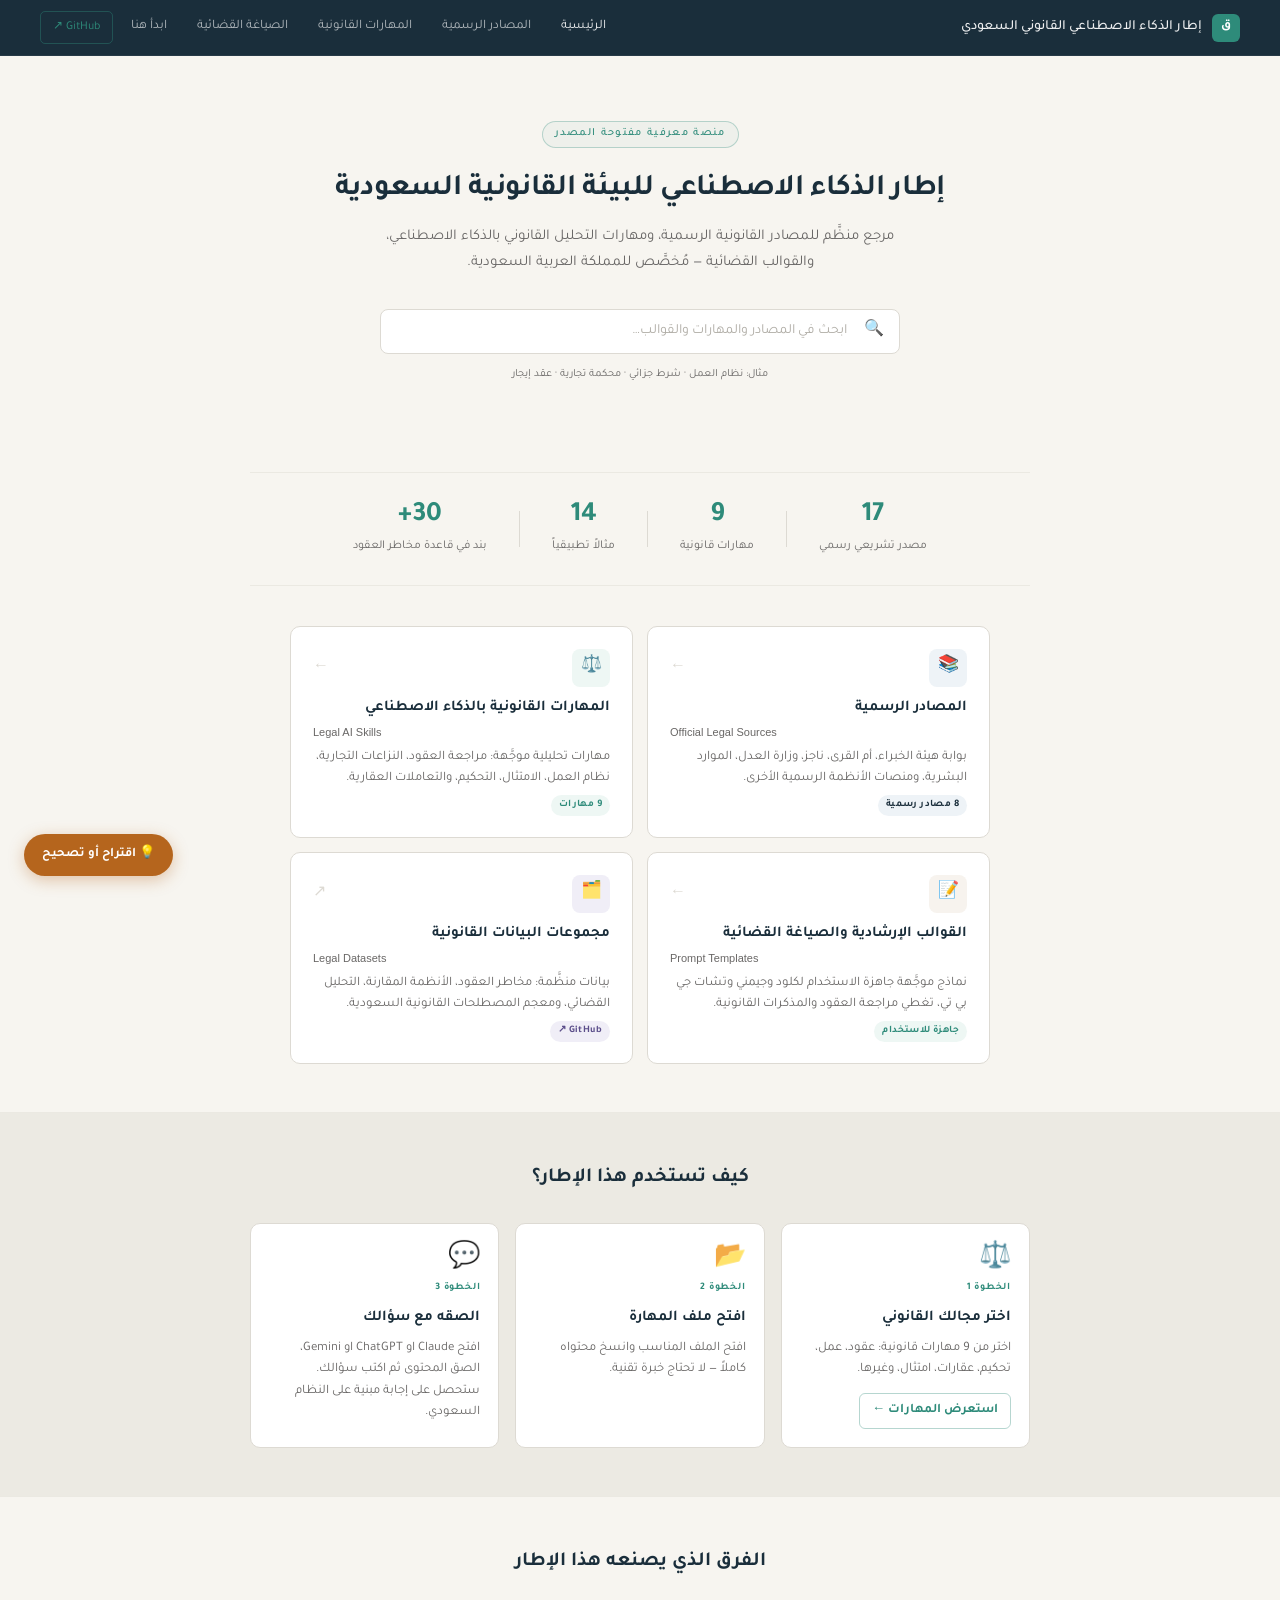
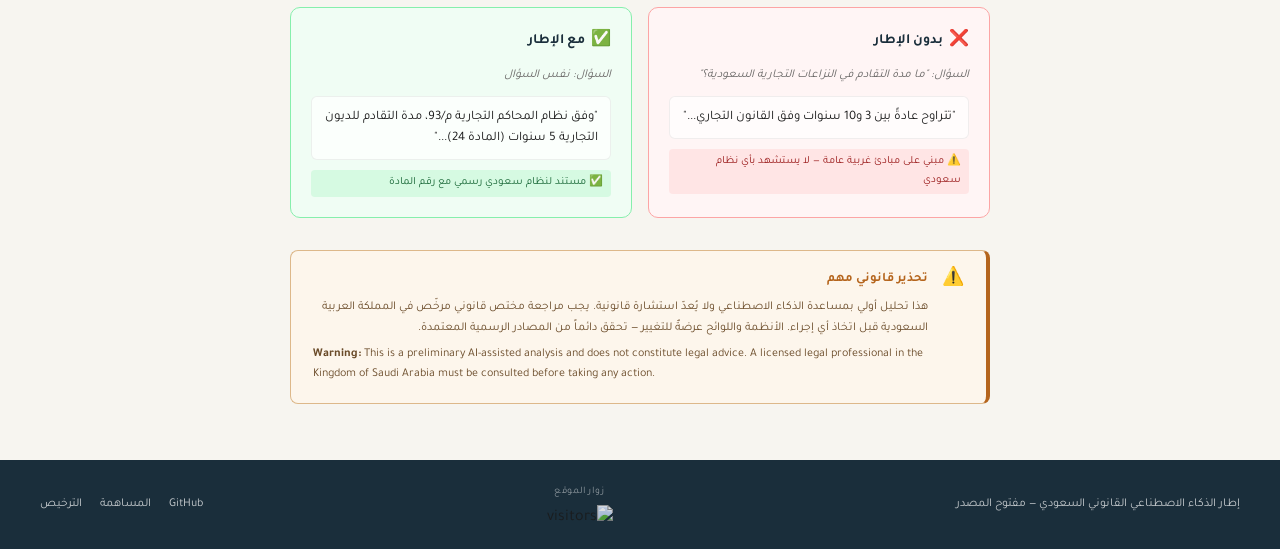
==== commit 8fdd9251: "docs: update README and website to reflect 17 sources, 9 skills, MCP server, sports law - README: ad" ====
--- a/docs/index.html
+++ b/docs/index.html
@@ -69,17 +69,17 @@
   <!-- ── Stats bar ── -->
   <section class="stats-bar" aria-label="إحصائيات المنصة">
     <div class="stat-item">
-      <span class="stat-number">13</span>
+      <span class="stat-number">17</span>
       <span class="stat-label">مصدر تشريعي رسمي</span>
     </div>
     <div class="stat-divider" aria-hidden="true"></div>
     <div class="stat-item">
-      <span class="stat-number">8</span>
+      <span class="stat-number">9</span>
       <span class="stat-label">مهارات قانونية</span>
     </div>
     <div class="stat-divider" aria-hidden="true"></div>
     <div class="stat-item">
-      <span class="stat-number">13</span>
+      <span class="stat-number">14</span>
       <span class="stat-label">مثالاً تطبيقياً</span>
     </div>
     <div class="stat-divider" aria-hidden="true"></div>
@@ -123,7 +123,7 @@
             مهارات تحليلية موجَّهة: مراجعة العقود، النزاعات التجارية،
             نظام العمل، الامتثال، التحكيم، والتعاملات العقارية.
           </p>
-          <span class="card-tag" style="background:#eef7f4; color:#2e8b7a;">8 مهارات</span>
+          <span class="card-tag" style="background:#eef7f4; color:#2e8b7a;">9 مهارات</span>
         </div>
       </a>
 
@@ -174,7 +174,7 @@
           <div class="step-icon" aria-hidden="true">⚖️</div>
           <div class="step-number">الخطوة 1</div>
           <h3 class="step-title">اختر مجالك القانوني</h3>
-          <p class="step-desc">اختر من 8 مهارات قانونية: عقود، عمل، تحكيم، عقارات، امتثال، وغيرها.</p>
+          <p class="step-desc">اختر من 9 مهارات قانونية: عقود، عمل، تحكيم، عقارات، امتثال، وغيرها.</p>
           <a class="step-btn" href="skills.html">استعرض المهارات ←</a>
         </div>
 
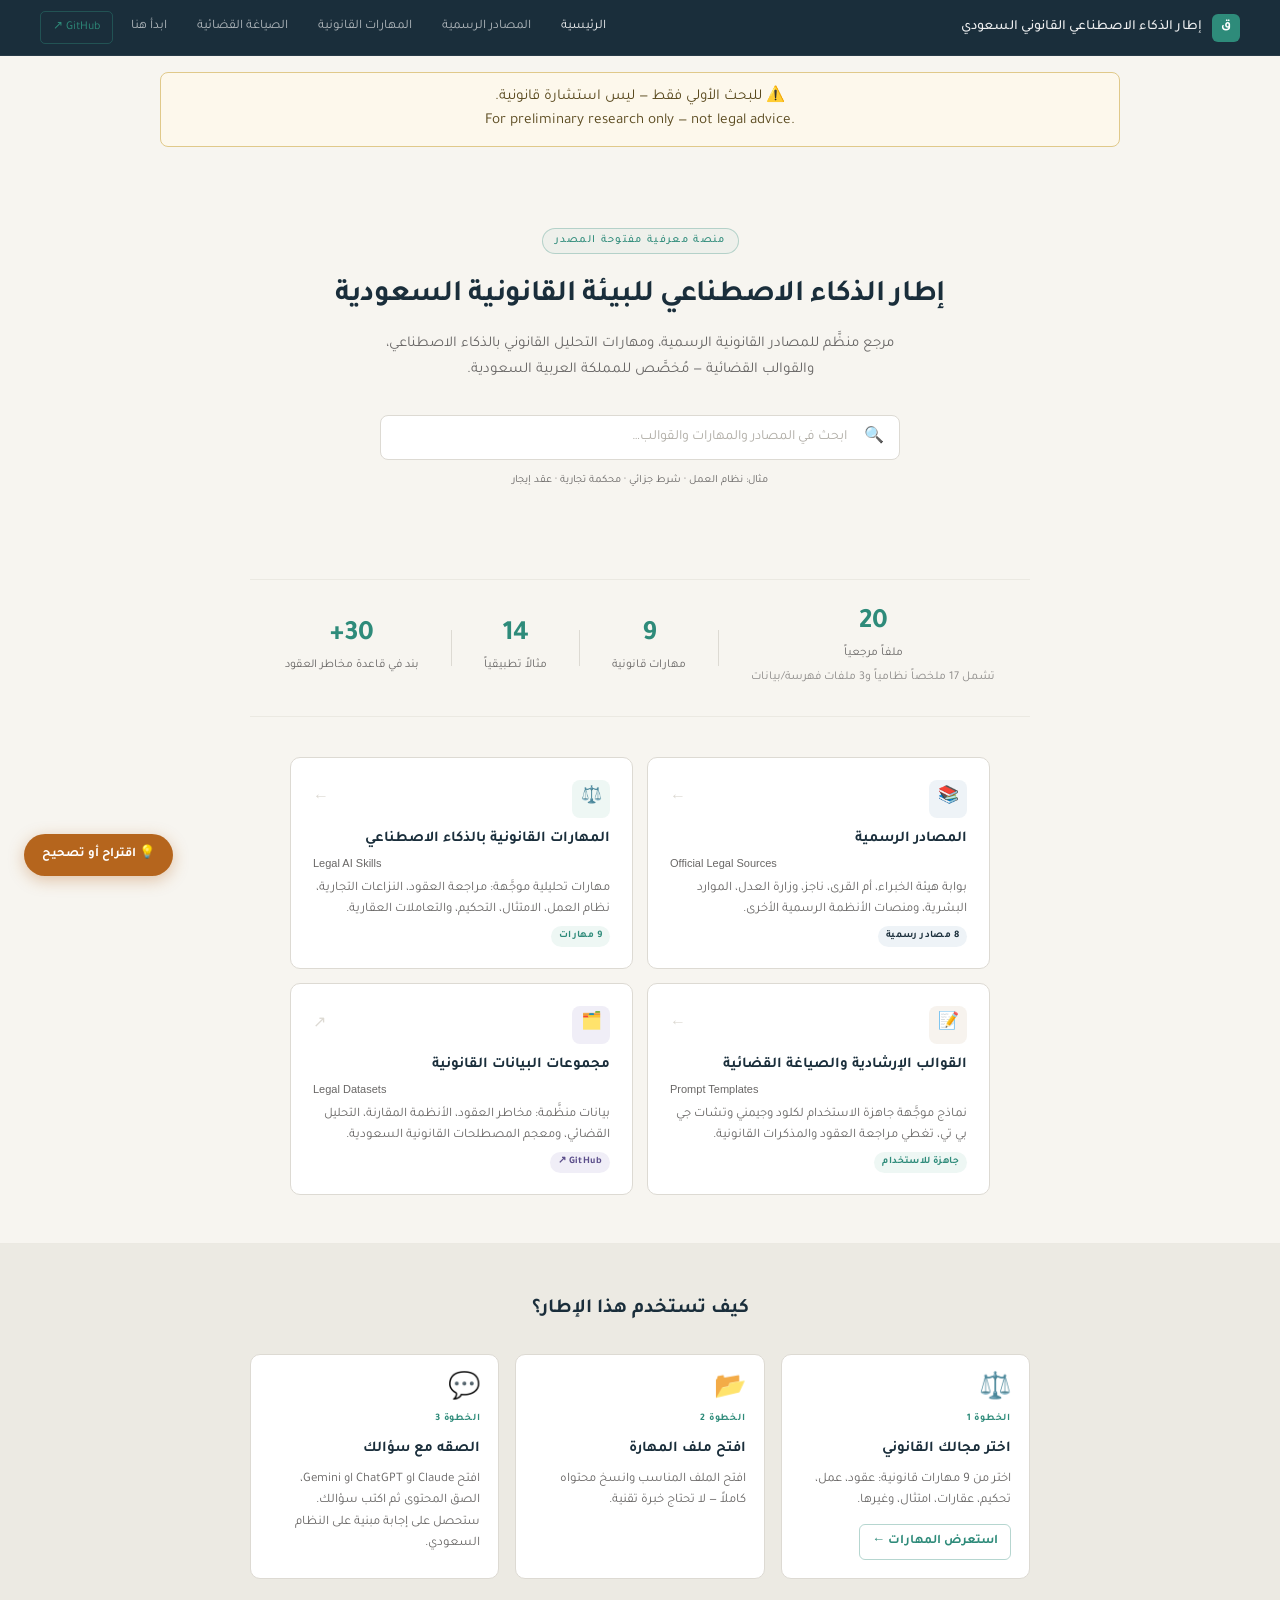
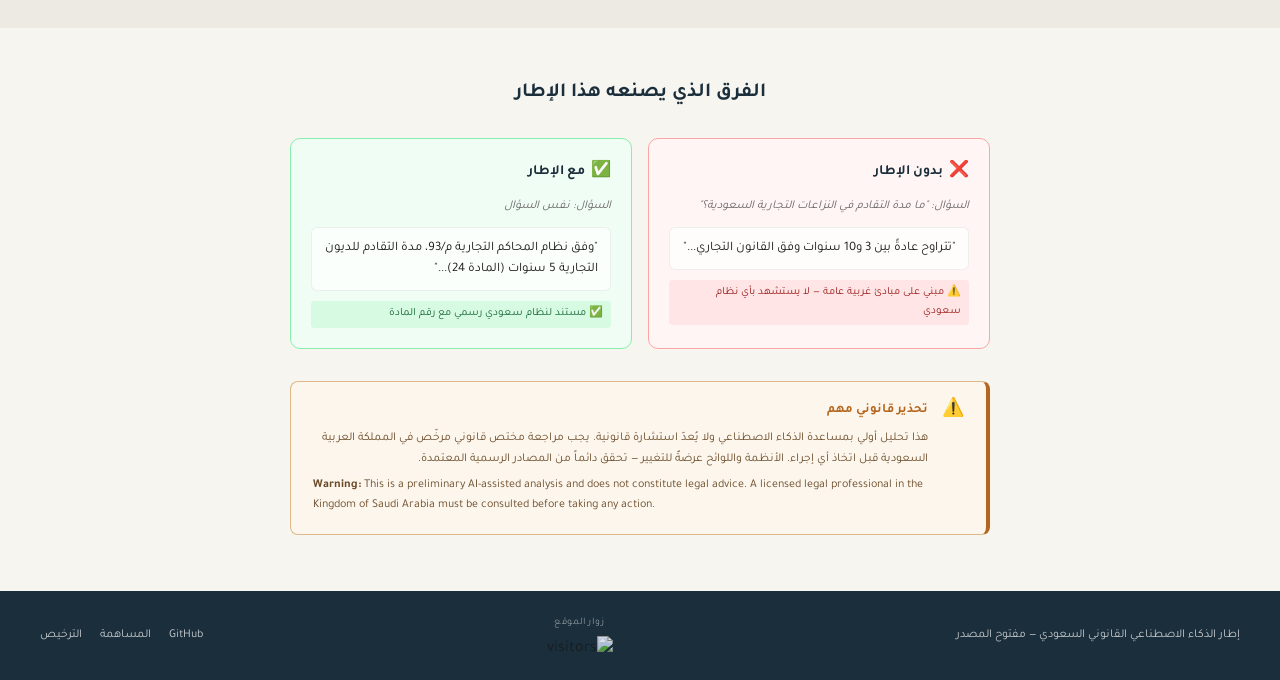
==== commit 5abeb531: "docs: update pages homepage disclaimer Co-Authored-By: Claude Opus 4.8 <noreply@anthropic.com>" ====
--- a/docs/index.html
+++ b/docs/index.html
@@ -36,6 +36,13 @@
 
   <main id="main-content">
 
+  <!-- ── Legal disclaimer ── -->
+  <div class="legal-disclaimer" role="note"
+       style="margin:1rem auto;max-width:960px;padding:0.75rem 1rem;border:1px solid #e0c98a;background:#fdf8ec;border-radius:8px;color:#5a4a1f;font-size:0.95rem;line-height:1.6;text-align:center;">
+    <span>⚠️ للبحث الأولي فقط — ليس استشارة قانونية.</span><br />
+    <span dir="ltr">For preliminary research only — not legal advice.</span>
+  </div>
+
   <!-- ── Hero ── -->
   <section class="hero">
     <span class="hero-eyebrow">منصة معرفية مفتوحة المصدر</span>
@@ -69,8 +76,9 @@
   <!-- ── Stats bar ── -->
   <section class="stats-bar" aria-label="إحصائيات المنصة">
     <div class="stat-item">
-      <span class="stat-number">17</span>
-      <span class="stat-label">مصدر تشريعي رسمي</span>
+      <span class="stat-number">20</span>
+      <span class="stat-label">ملفاً مرجعياً</span>
+      <span class="stat-label" style="font-size:0.75rem;opacity:0.75;">تشمل 17 ملخصاً نظامياً و3 ملفات فهرسة/بيانات</span>
     </div>
     <div class="stat-divider" aria-hidden="true"></div>
     <div class="stat-item">
